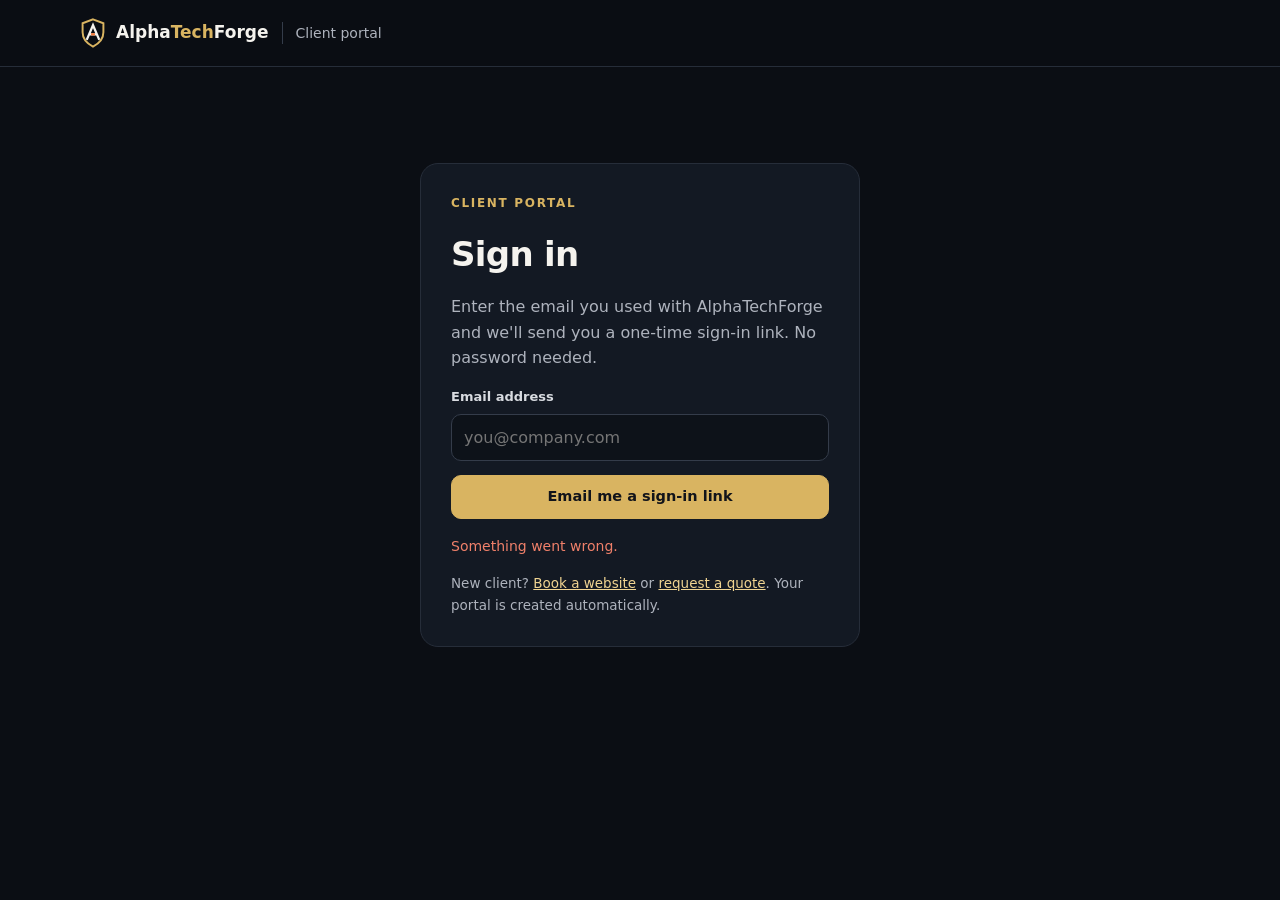
==== portal/index.html @ b26c0803 "Add client portal with delivery countdowns and admin dashboard - Email-link sign-in (no passwords) a" ====
<!doctype html>
<html lang="en">
<head>
<meta charset="utf-8">
<meta name="viewport" content="width=device-width, initial-scale=1">
<meta name="theme-color" content="#0b0e14">
<meta name="robots" content="noindex">
<title>Client Portal | AlphaTechForge</title>
<link rel="icon" href="/favicon.svg" type="image/svg+xml">
<link rel="stylesheet" href="/portal/portal.css">
</head>
<body>
<header class="top"><div class="wrap">
  <a class="brand" href="/"><svg viewBox="0 0 40 46" fill="none" aria-hidden="true"><path d="M20 2 36 8v14c0 10-6 17-16 22C10 39 4 32 4 22V8L20 2Z" stroke="#D9B461" stroke-width="3"/><path d="m11 32 9-21 9 21M15 25h10" stroke="#F5F3EE" stroke-width="3.5" stroke-linecap="square"/><path d="M17 25h6" stroke="#F47A3B" stroke-width="3.5"/></svg><span>Alpha<b>Tech</b>Forge</span><small>Client portal</small></a>
  <div class="who" id="who" hidden><span id="who-email"></span><a class="btn small" id="admin-link" href="/portal/admin.html" hidden>Admin</a><button class="btn small" type="button" id="sign-out">Sign out</button></div>
</div></header>

<main class="wrap">
  <!-- Sign in -->
  <section class="login" id="login" hidden>
    <span class="eyebrow">Client portal</span>
    <h1>Sign in</h1>
    <p class="muted">Enter the email you used with AlphaTechForge and we'll send you a one-time sign-in link. No password needed.</p>
    <form id="login-form" class="field" novalidate>
      <label for="login-email">Email address</label>
      <input id="login-email" type="email" autocomplete="email" required maxlength="150" placeholder="you@company.com">
      <button class="btn primary" type="submit" style="margin-top:8px">Email me a sign-in link</button>
    </form>
    <p class="notice ok" id="login-sent" hidden></p>
    <p class="error" id="login-error" role="alert" hidden></p>
    <p class="muted small">New client? <a href="/#packages">Book a website</a> or <a href="/#contact">request a quote</a>. Your portal is created automatically.</p>
  </section>

  <!-- Finish sign-in from the email link -->
  <section class="login" id="verify" hidden>
    <span class="eyebrow">Client portal</span>
    <h1>Finish signing in</h1>
    <p class="muted">Click below to sign in to your AlphaTechForge portal on this device.</p>
    <button class="btn primary" type="button" id="verify-btn">Sign in</button>
    <p class="error" id="verify-error" role="alert" hidden></p>
  </section>

  <!-- Dashboard -->
  <section id="dash" hidden>
    <span class="eyebrow">Client portal</span>
    <h1 id="hello">Your projects</h1>
    <p class="notice ok" id="paid-note" hidden>Payment received. Thank you! It can take a few seconds to appear below.</p>
    <div class="stats" id="stats"></div>
    <div class="tabs" role="tablist" id="tabs">
      <button type="button" role="tab" data-tab="active" aria-selected="true">Active<span class="count" id="c-active">0</span></button>
      <button type="button" role="tab" data-tab="done" aria-selected="false">Completed<span class="count" id="c-done">0</span></button>
    </div>
    <div class="projects" id="projects"></div>
  </section>
</main>

<script src="/portal/common.js"></script>
<script>
(() => {
  let termsVersion = "", projects = [], tab = "active", me = null;
  fetch("/catalog.json").then(r => r.json()).then(c => termsVersion = c.termsVersion).catch(() => {});
  const qs = new URLSearchParams(location.search);

  // ---------- Sign-in ----------
  $("#login-form").addEventListener("submit", async e => {
    e.preventDefault();
    const email = $("#login-email").value.trim(), err = $("#login-error"), btn = e.target.querySelector("button");
    err.hidden = true;
    if (!/^[^\s@]+@[^\s@]+\.[^\s@]+$/.test(email)) { err.textContent = "Please enter a valid email address."; err.hidden = false; return; }
    btn.disabled = true;
    try {
      const r = await api("/api/auth/request", { method: "POST", body: { email } });
      $("#login-sent").textContent = r.message + " Check your inbox (and spam folder).";
      $("#login-sent").hidden = false;
    } catch (x) { err.textContent = x.message; err.hidden = false; }
    finally { btn.disabled = false; }
  });

  $("#verify-btn").addEventListener("click", async () => {
    const err = $("#verify-error"), btn = $("#verify-btn");
    btn.disabled = true; err.hidden = true;
    try {
      await api("/api/auth/verify", { method: "POST", body: { token: qs.get("login") } });
      history.replaceState(null, "", "/portal/");
      start();
    } catch (x) { err.innerHTML = esc(x.message) + ' <a href="/portal/">Request a new link</a>'; err.hidden = false; btn.disabled = false; }
  });
  $("#sign-out").addEventListener("click", signOut);

  // ---------- Dashboard ----------
  function projectHtml(p) {
    const due = p.payments.filter(x => x.status === "due");
    const paid = p.payments.filter(x => x.status === "paid").reduce((s, x) => s + x.amountCents, 0);
    const estimate = p.status === "estimate";
    const termsBox = `<label class="check"><input type="checkbox" data-agree required><span>I agree to the <a href="/terms.html" target="_blank" rel="noopener">Terms of Service</a>.</span></label>`;

    const approve = estimate && due.length ? `<div class="approve">
        <h3 style="margin:0">Your estimate</h3>${itemsHtml(p)}
        <div class="lines">${p.payments.map((x, i) => `<div><span class="muted">${esc(x.label)}${i === 0 ? " (due now)" : ""}</span><span class="amt">${money(x.amountCents)}</span></div>`).join("")}</div>
        ${termsBox}
        <div><button class="btn primary" type="button" data-pay="${p.id}" data-payment="${due[0].id}">Approve &amp; pay ${money(due[0].amountCents)}</button></div>
        <p class="muted small" style="margin:0">Your ${p.durationHours || 36}-hour delivery countdown starts as soon as this payment goes through. Questions? Send us a message below first.</p>
      </div>` : "";

    const payments = !estimate && p.payments.length ? `<details class="sec" data-key="${p.id}-pay"${due.length ? " open" : ""}><summary>Payments ${due.length ? `<span class="pill warn">${due.length} due</span>` : `<span class="pill ok">Up to date</span>`}</summary>
      <div class="inner">${itemsHtml(p)}
        ${p.payments.map(x => `<div class="pay-row"><span class="l"><b>${esc(x.label)} · ${money(x.amountCents)}</b><small>${x.status === "paid" ? "Paid " + fmtDay(x.paidAt) : "Due"}</small></span>
          ${x.status === "paid" ? '<span class="pill ok">Paid</span>' : `<button class="btn small primary" type="button" data-pay="${p.id}" data-payment="${x.id}">Pay ${money(x.amountCents)}</button>`}</div>`).join("")}
        ${due.length ? termsBox : ""}
        <p class="muted small" style="margin:0">Paid so far: ${money(paid)}</p></div></details>` : "";

    return `<article class="project" id="${esc(p.id)}">
      <div class="p-head"><div><h2>${esc(p.title)}</h2><div class="meta">${esc(p.service)} · started ${fmtDay(p.startAt || p.createdAt)}</div></div>${statusPill(p)}</div>
      ${stepperHtml(p)}${timerHtml(p)}
      <div class="p-body">
        ${approve ? `<div style="margin-top:16px">${approve}</div>` : ""}
        ${payments}
        <details class="sec" data-key="${p.id}-files"><summary>Files <span class="muted small">${p.files.length}</span></summary><div class="inner">${filesHtml(p)}</div></details>
        <details class="sec" data-key="${p.id}-msg"><summary>Messages <span class="muted small">${p.messages.length}</span></summary><div class="inner">${threadHtml(p, "client")}</div></details>
        <details class="sec" data-key="${p.id}-upd"><summary>Updates</summary><div class="inner">${eventsHtml(p)}</div></details>
      </div></article>`;
  }

  function render() {
    const open = rememberOpen($("#projects"));
    const active = projects.filter(p => p.status !== "done");
    const done = projects.filter(p => p.status === "done");
    $("#c-active").textContent = active.length; $("#c-done").textContent = done.length;
    const list = tab === "active" ? active : done;
    $("#projects").innerHTML = list.length ? list.map(projectHtml).join("")
      : `<div class="empty">${tab === "active" ? 'No active projects. <a href="/#packages">Book a website</a> or <a href="/#contact">request a quote</a>.' : "No completed projects yet."}</div>`;
    restoreOpen($("#projects"), open);

    const running = projects.filter(p => isActive(p) && p.dueAt).sort((a, b) => a.dueAt - b.dueAt);
    const dueCents = projects.flatMap(p => p.payments).filter(x => x.status === "due").reduce((s, x) => s + x.amountCents, 0);
    $("#stats").innerHTML = `
      <div class="stat"><b>${projects.filter(isActive).length}</b><span>Active projects</span></div>
      <div class="stat"><b>${running.length ? fmtDate(running[0].dueAt).replace(/^\w+, /, "") : "—"}</b><span>Next delivery${running.length ? ": " + esc(running[0].title) : ""}</span></div>
      <div class="stat${dueCents ? " soon" : ""}"><b>${money(dueCents)}</b><span>Remaining balance</span></div>
      <div class="stat"><b>${projects.filter(p => p.status === "estimate").length}</b><span>Estimates to review</span></div>`;
    tickClocks();
  }

  async function load() {
    const r = await api("/api/projects");
    clockOffset = r.serverTime - Date.now();
    projects = r.projects;
    render();
  }

  $("#tabs").addEventListener("click", e => {
    const b = e.target.closest("[data-tab]"); if (!b) return;
    tab = b.dataset.tab;
    $$("#tabs [data-tab]").forEach(x => x.setAttribute("aria-selected", String(x === b)));
    render();
  });

  $("#projects").addEventListener("click", async e => {
    const b = e.target.closest("[data-pay]"); if (!b) return;
    const card = b.closest(".project");
    const agree = $("[data-agree]", b.closest(".approve, .inner") || card);
    if (agree && !agree.checked) { toast("Please accept the Terms of Service first.", true); agree.focus(); return; }
    b.disabled = true; b.textContent = "Opening secure checkout…";
    try {
      const r = await api(`/api/projects/${encodeURIComponent(b.dataset.pay)}/pay`, { method: "POST", body: { paymentId: b.dataset.payment, agreeToTerms: true, termsVersion } });
      location.href = r.url;
    } catch (x) { toast(x.message, true); b.disabled = false; load(); }
  });
  bindSharedForms($("#projects"), load);

  async function start() {
    $("#login").hidden = $("#verify").hidden = true;
    try {
      me = await api("/api/me");
    } catch (x) {
      if (x.status === 401) { $("#login").hidden = false; return; }
      $("#login").hidden = false; $("#login-error").textContent = x.message; $("#login-error").hidden = false; return;
    }
    $("#who").hidden = false; $("#who-email").textContent = me.email; $("#admin-link").hidden = !me.isAdmin;
    $("#hello").textContent = me.name ? `Welcome, ${me.name.split(" ")[0]}` : "Your projects";
    $("#dash").hidden = false;
    if (qs.get("paid")) { $("#paid-note").hidden = false; history.replaceState(null, "", "/portal/" + location.hash); }
    await load().catch(x => toast(x.message, true));
    if (location.hash) document.getElementById(location.hash.slice(1))?.scrollIntoView();
    if ($("#paid-note").hidden === false) setTimeout(() => load().catch(() => {}), 4000);
    setInterval(() => { if (!document.hidden && !isBusy($("#projects"))) load().catch(() => {}); }, 60000);
  }

  if (qs.get("login")) $("#verify").hidden = false;
  else start();
})();
</script>
</body>
</html>
---- portal/portal.css ----
:root{
  color-scheme:dark;
  --bg:#0b0e14;--bg-alt:#0f141c;--surface:#131923;--surface-2:#1a212d;
  --gold:#d9b461;--gold-2:#f0d491;--gold-dim:#d9b46133;
  --text:#f5f3ee;--muted:#aeb3bd;--line:#262d39;--line-2:#343c4a;
  --ok:#5bd48a;--warn:#f2b44b;--bad:#f0806a;
  --radius:14px;--shadow:0 18px 40px -18px #000c;
}
*{box-sizing:border-box}
html{scroll-padding-top:84px}
body{margin:0;background:var(--bg);color:var(--text);font:16px/1.6 Inter,ui-sans-serif,system-ui,-apple-system,BlinkMacSystemFont,"Segoe UI",Roboto,sans-serif;-webkit-font-smoothing:antialiased}
a{color:var(--gold-2)}
button,input,select,textarea{font:inherit;color:inherit}
button{cursor:pointer}
:focus-visible{outline:2px solid var(--gold-2);outline-offset:3px;border-radius:4px}
[hidden]{display:none!important}
.wrap{width:min(1120px,calc(100% - 40px));margin-inline:auto}

/* Header */
.top{position:sticky;top:0;z-index:20;background:#0b0e14eb;border-bottom:1px solid var(--line);backdrop-filter:blur(12px)}
.top .wrap{display:flex;align-items:center;justify-content:space-between;gap:16px;min-height:66px}
.brand{display:flex;align-items:center;gap:10px;font-weight:700;font-size:17px;text-decoration:none;color:var(--text);white-space:nowrap}
.brand b{color:var(--gold)}
.brand small{color:var(--muted);font-weight:500;font-size:14px;margin-left:4px;padding-left:12px;border-left:1px solid var(--line-2)}
.brand svg{width:26px;height:30px;flex:none}
.who{display:flex;align-items:center;gap:10px;font-size:14px;color:var(--muted);min-width:0}
.who span{overflow:hidden;text-overflow:ellipsis;white-space:nowrap}
@media(max-width:640px){.brand small,.who span{display:none}}

/* Buttons & fields */
.btn{display:inline-flex;align-items:center;justify-content:center;gap:8px;min-height:42px;padding:9px 18px;border-radius:10px;border:1px solid var(--line-2);background:transparent;font-weight:600;font-size:14.5px;text-decoration:none;color:var(--text);transition:background .15s,border-color .15s}
.btn:hover{border-color:var(--gold)}
.btn.primary{background:var(--gold);border-color:var(--gold);color:#12141a}
.btn.primary:hover{background:var(--gold-2)}
.btn.small{min-height:34px;padding:5px 12px;font-size:13.5px}
.btn.danger:hover{border-color:var(--bad);color:var(--bad)}
.btn:disabled{opacity:.55;cursor:not-allowed}
.field{display:grid;gap:6px;align-content:start}
.field label,.label{font-size:13px;font-weight:600;color:#d8dbe0}
.input,.field input,.field select,.field textarea{width:100%;background:#0d1219;border:1px solid var(--line-2);border-radius:10px;padding:10px 12px;min-height:42px}
.field textarea,textarea.input{min-height:90px;resize:vertical}
.input:focus,.field input:focus,.field select:focus,.field textarea:focus{outline:none;border-color:var(--gold);box-shadow:0 0 0 3px var(--gold-dim)}
.row{display:grid;grid-template-columns:repeat(auto-fit,minmax(180px,1fr));gap:12px}
.check{display:flex;gap:10px;align-items:flex-start;font-size:14px;color:#d3d6dc;cursor:pointer}
.check input{width:17px;height:17px;margin:3px 0 0;accent-color:var(--gold);flex:none}
.muted{color:var(--muted)}
.small{font-size:13.5px}
.error{color:var(--bad);font-size:14px;margin:0}
.eyebrow{font-size:12px;font-weight:700;letter-spacing:.14em;text-transform:uppercase;color:var(--gold)}

/* Layout */
main{padding:36px 0 80px}
h1{font-size:clamp(26px,4vw,34px);letter-spacing:-.02em;margin:6px 0 4px;line-height:1.15}
h2{font-size:19px;margin:0}
h3{font-size:15px;margin:0 0 10px}
.stats{display:grid;grid-template-columns:repeat(auto-fit,minmax(150px,1fr));gap:12px;margin:26px 0}
@media(max-width:480px){.stats{grid-template-columns:1fr 1fr}.stat{padding:12px 14px}.stat b{font-size:20px}}
.stat{background:var(--surface);border:1px solid var(--line);border-radius:var(--radius);padding:16px 18px}
.stat b{display:block;font-size:26px;letter-spacing:-.02em;font-variant-numeric:tabular-nums}
.stat span{font-size:13px;color:var(--muted)}
.stat.alert{border-color:#6b2f26}.stat.alert b{color:var(--bad)}
.stat.soon{border-color:#5e4a1f}.stat.soon b{color:var(--warn)}
.tabs{display:flex;gap:6px;border-bottom:1px solid var(--line);margin:8px 0 20px;overflow-x:auto}
.tabs button{background:none;border:0;padding:10px 14px;color:var(--muted);font-weight:600;border-bottom:2px solid transparent;white-space:nowrap}
.tabs button[aria-selected=true]{color:var(--text);border-color:var(--gold)}
.tabs .count{display:inline-block;min-width:20px;margin-left:6px;padding:0 6px;border-radius:99px;background:var(--surface-2);font-size:12px;color:var(--muted)}
.empty{text-align:center;color:var(--muted);padding:48px 16px;border:1px dashed var(--line-2);border-radius:var(--radius)}

/* Project card */
.projects{display:grid;gap:18px}
.project{background:var(--surface);border:1px solid var(--line);border-radius:18px;overflow:hidden}
.project.overdue{border-color:#6b2f26}
.project.soon{border-color:#5e4a1f}
.p-head{display:flex;justify-content:space-between;align-items:flex-start;gap:14px;flex-wrap:wrap;padding:20px 22px 0}
.p-head .meta{font-size:13.5px;color:var(--muted);margin-top:2px}
.pill{display:inline-flex;align-items:center;gap:6px;font-size:12px;font-weight:700;letter-spacing:.06em;text-transform:uppercase;padding:4px 10px;border-radius:99px;border:1px solid currentColor;white-space:nowrap}
.pill.gold{color:var(--gold-2)}.pill.ok{color:var(--ok)}.pill.warn{color:var(--warn)}.pill.bad{color:var(--bad)}.pill.mute{color:var(--muted)}

/* Status stepper */
.stepper{display:flex;gap:4px;padding:18px 22px 0;list-style:none;margin:0}
.stepper li{flex:1;min-width:0}
.stepper i{display:block;height:5px;border-radius:5px;background:var(--line-2)}
.stepper li.done i{background:var(--gold)}
.stepper li.now i{background:linear-gradient(90deg,var(--gold) 50%,var(--line-2) 50%)}
.stepper span{display:block;font-size:12px;color:var(--muted);margin-top:6px;overflow:hidden;text-overflow:ellipsis;white-space:nowrap}
.stepper li.now span{color:var(--text);font-weight:600}
@media(max-width:560px){.stepper span{display:none}.stepper li.now span{display:block;overflow:visible}}

/* Countdown */
.timer{margin:18px 22px 0;padding:18px 20px;border-radius:14px;background:var(--bg-alt);border:1px solid var(--line)}
.timer-top{display:flex;justify-content:space-between;align-items:baseline;gap:12px;flex-wrap:wrap}
.timer-top .label{font-size:12px;letter-spacing:.12em;text-transform:uppercase;color:var(--muted)}
.timer-top .due{font-size:13.5px;color:var(--muted)}
.clock{display:flex;gap:10px;margin:10px 0 14px;font-variant-numeric:tabular-nums}
.clock div{min-width:64px;text-align:center;background:var(--surface-2);border-radius:10px;padding:8px 6px}
.clock b{display:block;font-size:30px;line-height:1.1;letter-spacing:-.02em}
.clock small{font-size:11px;color:var(--muted);text-transform:uppercase;letter-spacing:.1em}
.timer.soon .clock b{color:var(--warn)}
.timer.overdue .clock b{color:var(--bad)}
.timer .msg{font-size:15px;margin:8px 0 4px}
.bar{height:8px;border-radius:8px;background:var(--line-2);overflow:hidden}
.bar i{display:block;height:100%;background:var(--gold);border-radius:8px;transition:width 1s linear}
.timer.soon .bar i{background:var(--warn)}
.timer.overdue .bar i{background:var(--bad)}
.timer.finished .bar i{background:var(--ok)}
@media(max-width:480px){.clock div{min-width:0;flex:1}.clock b{font-size:24px}}

/* Sections inside a project */
.p-body{padding:8px 22px 20px}
details.sec{border-top:1px solid var(--line);padding:14px 0}
details.sec:first-child{margin-top:12px}
details.sec summary{cursor:pointer;list-style:none;display:flex;gap:10px;align-items:center;flex-wrap:wrap;font-weight:600;font-size:15px}
details.sec summary::-webkit-details-marker{display:none}
details.sec summary:after{content:"+";color:var(--gold);font-size:20px;line-height:1;margin-left:auto}
details.sec[open] summary:after{content:"–"}
details.sec .inner{padding-top:12px;display:grid;gap:12px}
.lines{display:grid;gap:6px;font-size:14.5px}
.lines>div{display:flex;justify-content:space-between;gap:12px;align-items:center}
.lines .amt{font-variant-numeric:tabular-nums;white-space:nowrap}
.lines .total{border-top:1px solid var(--line);padding-top:8px;font-weight:700}
.pay-row{display:flex;justify-content:space-between;align-items:center;gap:12px;flex-wrap:wrap;padding:10px 12px;border:1px solid var(--line);border-radius:10px;background:var(--bg-alt)}
.pay-row .l{display:grid}
.pay-row .l small{color:var(--muted);font-size:12.5px}
.approve{display:grid;gap:12px;padding:16px;border:1px solid var(--gold);border-radius:12px;background:#17150f}
.file-row{display:flex;justify-content:space-between;align-items:center;gap:10px;font-size:14px;padding:8px 0;border-bottom:1px solid var(--line)}
.file-row:last-child{border:0}
.file-row .n{overflow:hidden;text-overflow:ellipsis;white-space:nowrap;min-width:0}
.events{list-style:none;margin:0;padding:0;display:grid;gap:10px;font-size:14px}
.events li{display:grid;grid-template-columns:14px 1fr;gap:10px}
.events li:before{content:"";width:8px;height:8px;border-radius:50%;background:var(--gold);margin-top:7px}
.events time{display:block;font-size:12px;color:var(--muted)}
.thread{display:grid;gap:10px;max-height:340px;overflow:auto;padding-right:4px}
.msg-b{max-width:85%;padding:10px 12px;border-radius:12px;font-size:14.5px;white-space:pre-wrap;word-wrap:break-word}
.msg-b time{display:block;font-size:11.5px;opacity:.7;margin-top:4px}
.msg-b.me{justify-self:end;background:#2a2416;border:1px solid #4a3f2a}
.msg-b.them{justify-self:start;background:var(--surface-2);border:1px solid var(--line-2)}
.composer{display:grid;gap:8px}
.composer textarea{min-height:70px}

/* Login */
.login{max-width:440px;margin:60px auto;background:var(--surface);border:1px solid var(--line);border-radius:18px;padding:30px;display:grid;gap:16px}
.login p{margin:0}
.notice{border:1px solid #4a3f2a;background:#1c170e;color:#f0d491;border-radius:10px;padding:12px 14px;font-size:14px;margin:0}
.notice.ok{border-color:#245c3b;background:#0f1d15;color:#9be3b6}

/* Dialog */
dialog{width:min(720px,calc(100% - 24px));max-height:calc(100dvh - 24px);padding:0;border:1px solid var(--line-2);border-radius:16px;background:var(--bg-alt);color:var(--text)}
dialog::backdrop{background:#04060ad0;backdrop-filter:blur(3px)}
.d-head{position:sticky;top:0;display:flex;justify-content:space-between;align-items:center;padding:16px 22px;border-bottom:1px solid var(--line);background:var(--bg-alt);z-index:1}
.d-body{padding:20px 22px;display:grid;gap:14px}
.x{width:38px;height:38px;border-radius:10px;border:1px solid var(--line-2);background:none;font-size:20px;line-height:1}

.toast{position:fixed;left:50%;top:16px;transform:translate(-50%,-12px);opacity:0;pointer-events:none;z-index:60;background:var(--text);color:#12141a;font-weight:700;font-size:14.5px;padding:10px 16px;border-radius:10px;box-shadow:var(--shadow);transition:opacity .2s,transform .2s;max-width:calc(100% - 32px)}
.toast.show{opacity:1;transform:translate(-50%,0)}
.toast.bad{background:var(--bad)}
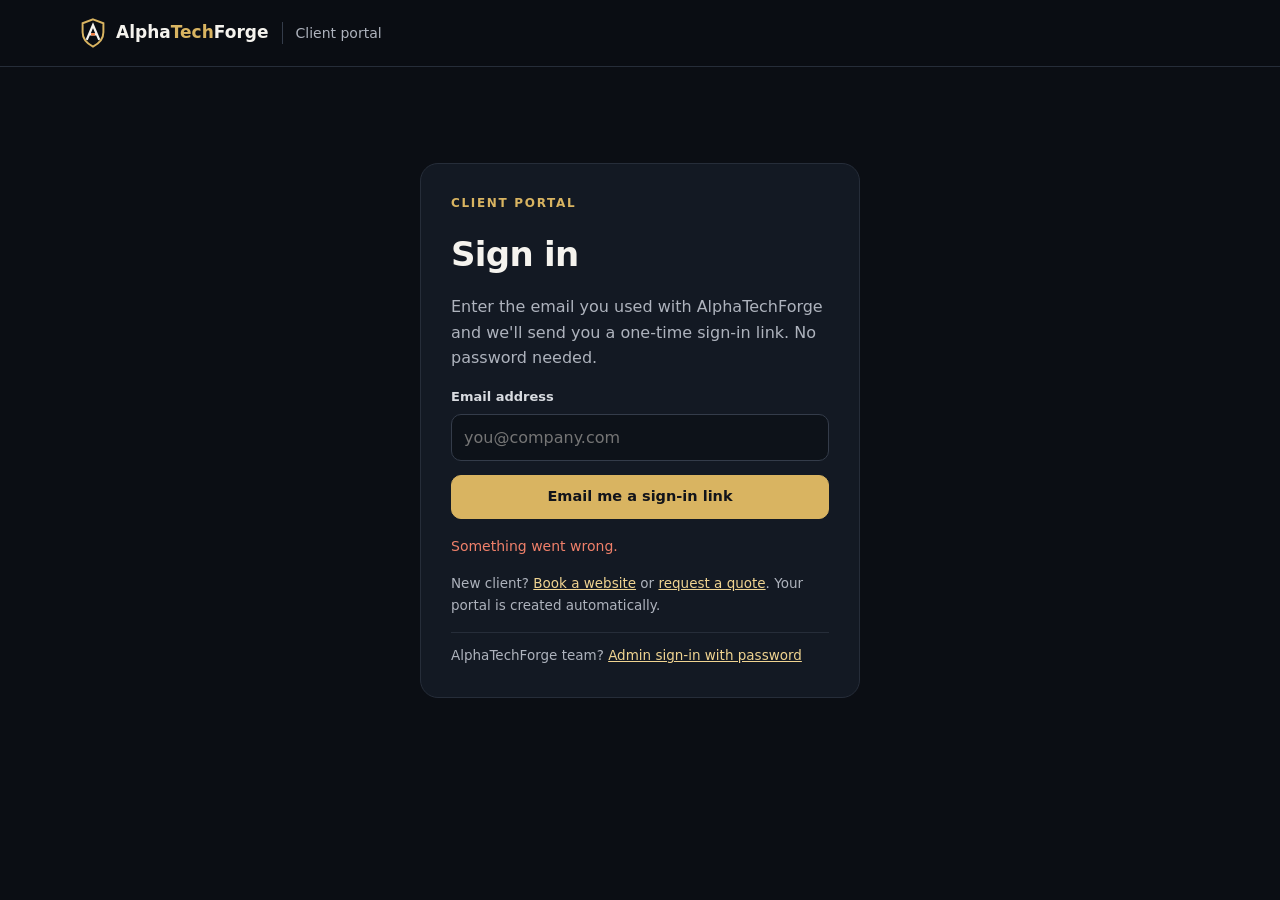
==== commit e5489089: "Add password sign-in for admins" ====
--- a/portal/index.html
+++ b/portal/index.html
@@ -29,6 +29,7 @@
     <p class="notice ok" id="login-sent" hidden></p>
     <p class="error" id="login-error" role="alert" hidden></p>
     <p class="muted small">New client? <a href="/#packages">Book a website</a> or <a href="/#contact">request a quote</a>. Your portal is created automatically.</p>
+    <p class="muted small" style="border-top:1px solid var(--line);padding-top:12px">AlphaTechForge team? <a href="/portal/admin.html">Admin sign-in with password</a></p>
   </section>
 
   <!-- Finish sign-in from the email link -->
